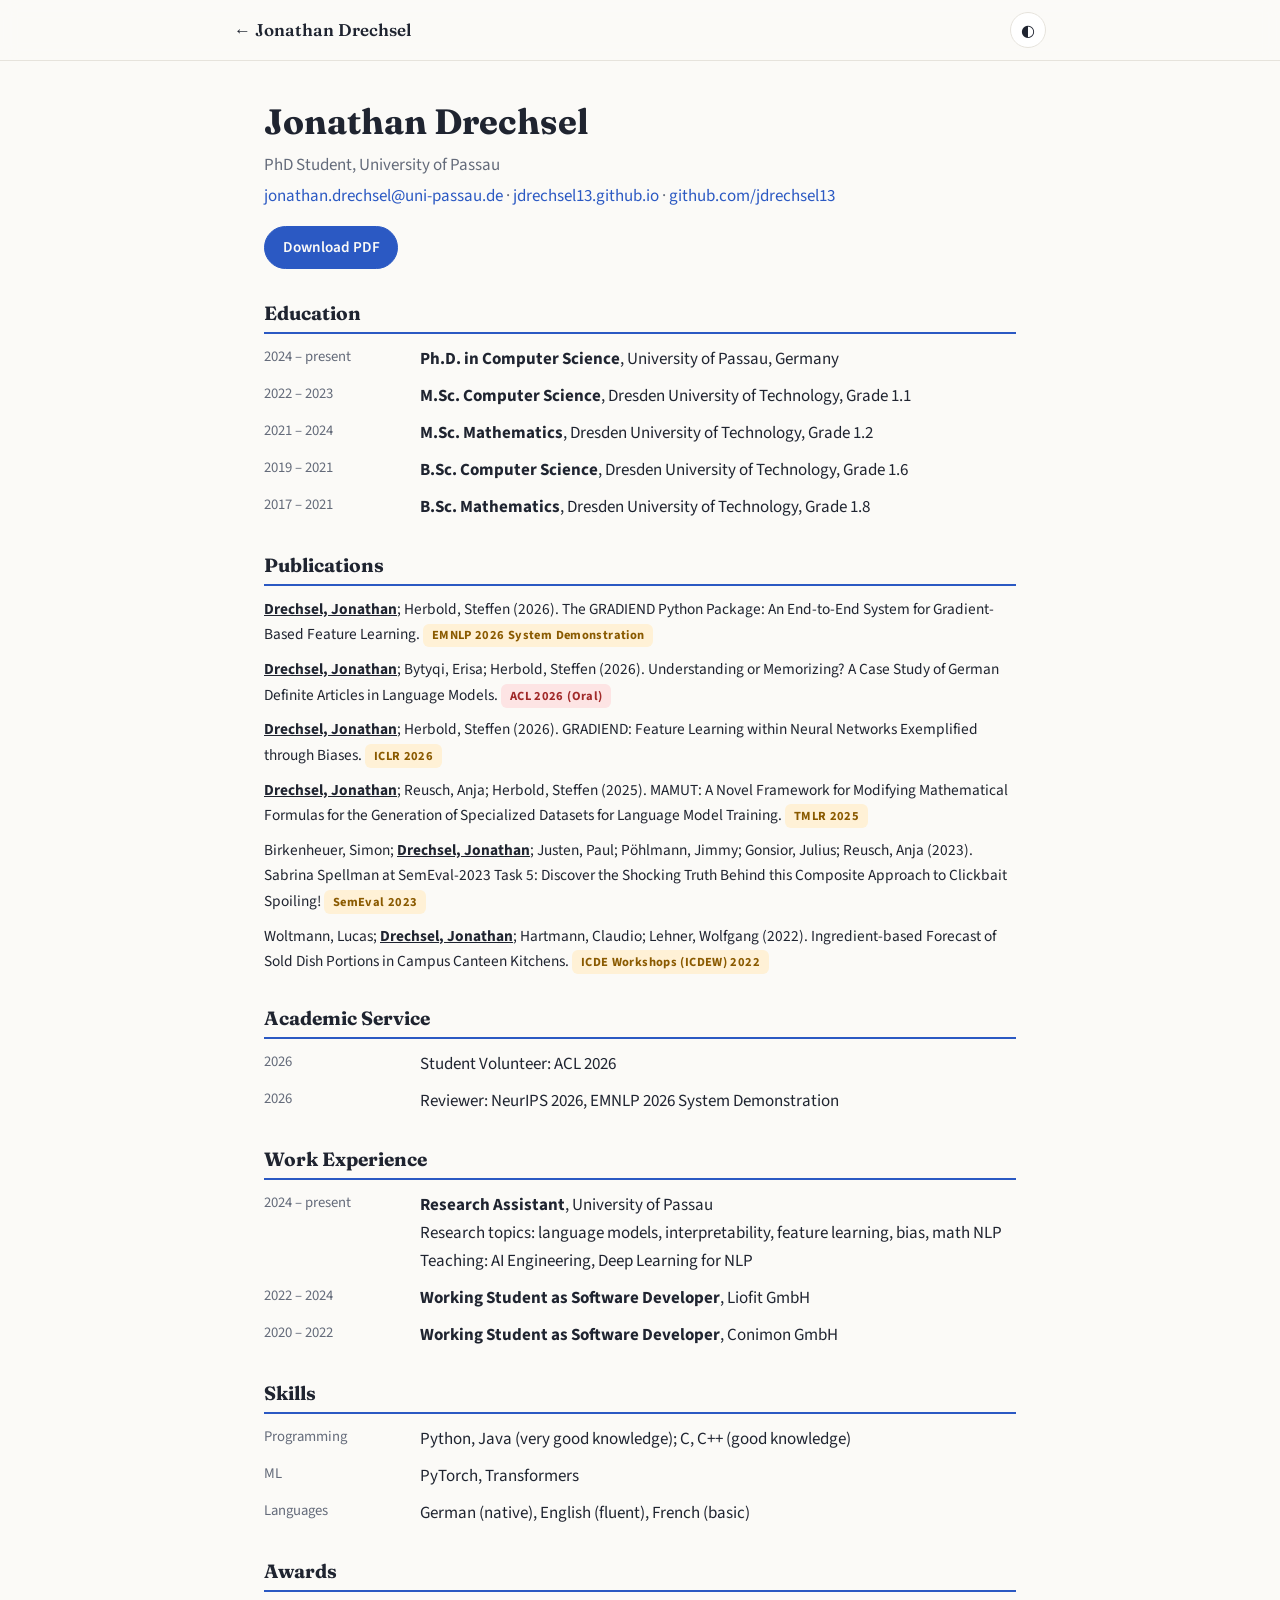
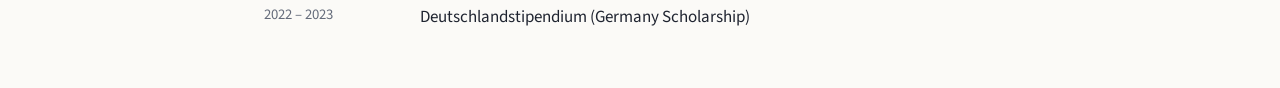
==== cv.html @ 14061d4b "Initial academic website" ====
<!DOCTYPE html>
<html lang="en" data-theme="light">
<head>
  <meta charset="UTF-8" />
  <meta name="viewport" content="width=device-width, initial-scale=1" />
  <title>CV – Jonathan Drechsel</title>
  <link href="https://fonts.googleapis.com/css2?family=Fraunces:opsz,wght@9..144,600;9..144,700&family=Source+Sans+3:wght@400;600&display=swap" rel="stylesheet" />
  <link rel="stylesheet" href="styles.css" />
  <script>try{var t=localStorage.getItem("theme");if(t)document.documentElement.setAttribute("data-theme",t)}catch(e){}</script>
</head>
<body>
  <header class="site-header">
    <div class="wrap">
      <a class="brand" href="index.html">← Jonathan Drechsel</a>
      <button type="button" class="theme-toggle" id="theme-toggle" aria-label="Toggle dark mode">◐</button>
    </div>
  </header>

  <main class="cv">
    <h1>Jonathan Drechsel</h1>
    <p class="tagline">PhD Student, University of Passau</p>
    <p class="tagline"><a href="mailto:jonathan.drechsel@uni-passau.de">jonathan.drechsel@uni-passau.de</a> · <a href="https://jdrechsel13.github.io">jdrechsel13.github.io</a> · <a href="https://github.com/jdrechsel13">github.com/jdrechsel13</a></p>
    <div class="cv-actions"><a class="btn btn--primary" href="cv.pdf">Download PDF</a></div>

    <h2>Education</h2>
    <div class="item"><span class="when">2024 – present</span><span><strong>Ph.D. in Computer Science</strong>, University of Passau, Germany</span></div>
    <div class="item"><span class="when">2022 – 2023</span><span><strong>M.Sc. Computer Science</strong>, Dresden University of Technology, Grade 1.1</span></div>
    <div class="item"><span class="when">2021 – 2024</span><span><strong>M.Sc. Mathematics</strong>, Dresden University of Technology, Grade 1.2</span></div>
    <div class="item"><span class="when">2019 – 2021</span><span><strong>B.Sc. Computer Science</strong>, Dresden University of Technology, Grade 1.6</span></div>
    <div class="item"><span class="when">2017 – 2021</span><span><strong>B.Sc. Mathematics</strong>, Dresden University of Technology, Grade 1.8</span></div>

    <h2>Publications</h2>
    <p class="publine"><strong>Drechsel, Jonathan</strong>; Herbold, Steffen (2026). The GRADIEND Python Package: An End-to-End System for Gradient-Based Feature Learning. <span class="venue">EMNLP 2026 System Demonstration</span></p>
    <p class="publine"><strong>Drechsel, Jonathan</strong>; Bytyqi, Erisa; Herbold, Steffen (2026). Understanding or Memorizing? A Case Study of German Definite Articles in Language Models. <span class="venue venue--oral">ACL 2026 (Oral)</span></p>
    <p class="publine"><strong>Drechsel, Jonathan</strong>; Herbold, Steffen (2026). GRADIEND: Feature Learning within Neural Networks Exemplified through Biases. <span class="venue">ICLR 2026</span></p>
    <p class="publine"><strong>Drechsel, Jonathan</strong>; Reusch, Anja; Herbold, Steffen (2025). MAMUT: A Novel Framework for Modifying Mathematical Formulas for the Generation of Specialized Datasets for Language Model Training. <span class="venue">TMLR 2025</span></p>
    <p class="publine">Birkenheuer, Simon; <strong>Drechsel, Jonathan</strong>; Justen, Paul; Pöhlmann, Jimmy; Gonsior, Julius; Reusch, Anja (2023). Sabrina Spellman at SemEval-2023 Task 5: Discover the Shocking Truth Behind this Composite Approach to Clickbait Spoiling! <span class="venue">SemEval 2023</span></p>
    <p class="publine">Woltmann, Lucas; <strong>Drechsel, Jonathan</strong>; Hartmann, Claudio; Lehner, Wolfgang (2022). Ingredient-based Forecast of Sold Dish Portions in Campus Canteen Kitchens. <span class="venue">ICDE Workshops (ICDEW) 2022</span></p>

    <h2>Academic Service</h2>
    <div class="item"><span class="when">2026</span><span>Student Volunteer: ACL 2026</span></div>
    <div class="item"><span class="when">2026</span><span>Reviewer: NeurIPS 2026, EMNLP 2026 System Demonstration</span></div>

    <h2>Work Experience</h2>
    <div class="item"><span class="when">2024 – present</span><span><strong>Research Assistant</strong>, University of Passau<br />Research topics: language models, interpretability, feature learning, bias, math NLP<br />Teaching: AI Engineering, Deep Learning for NLP</span></div>
    <div class="item"><span class="when">2022 – 2024</span><span><strong>Working Student as Software Developer</strong>, Liofit GmbH</span></div>
    <div class="item"><span class="when">2020 – 2022</span><span><strong>Working Student as Software Developer</strong>, Conimon GmbH</span></div>

    <h2>Skills</h2>
    <div class="item"><span class="when">Programming</span><span>Python, Java (very good knowledge); C, C++ (good knowledge)</span></div>
    <div class="item"><span class="when">ML</span><span>PyTorch, Transformers</span></div>
    <div class="item"><span class="when">Languages</span><span>German (native), English (fluent), French (basic)</span></div>

    <h2>Awards</h2>
    <div class="item"><span class="when">2022 – 2023</span><span>Deutschlandstipendium (Germany Scholarship)</span></div>
  </main>
  <script src="script.js"></script>
</body>
</html>
---- styles.css ----
:root {
  --bg: #fbfaf7; --surface: #ffffff; --text: #1f2430; --muted: #646b7a;
  --line: #e6e3dc; --accent: #2b59c3; --accent-soft: #e8eefc; --badge: #fff1d6; --badge-text: #8a5a00;
  --oral: #fde4e4; --oral-text: #a12a2a;
  --serif: "Fraunces", Georgia, serif; --sans: "Source Sans 3", system-ui, sans-serif;
}
[data-theme="dark"] {
  --bg: #12151c; --surface: #1a1e28; --text: #e8eaf0; --muted: #9aa2b3;
  --line: #2a3040; --accent: #8fb0ff; --accent-soft: #212a42; --badge: #3a2f14; --badge-text: #f3c969;
  --oral: #43202a; --oral-text: #ff9aa8;
}
* { box-sizing: border-box; }
html { scroll-behavior: smooth; }
body { margin: 0; background: var(--bg); color: var(--text); font: 17px/1.65 var(--sans); }
a { color: var(--accent); text-decoration: none; }
a:hover { text-decoration: underline; }
.wrap { max-width: 860px; margin: 0 auto; padding: 0 1.5rem; }

.site-header { position: sticky; top: 0; z-index: 10; background: color-mix(in srgb, var(--bg) 88%, transparent);
  backdrop-filter: blur(8px); border-bottom: 1px solid var(--line); }
.site-header .wrap { display: flex; align-items: center; gap: 1rem; height: 60px; }
.brand { font-family: var(--serif); font-weight: 600; color: var(--text); margin-right: auto; }
.nav { display: flex; gap: 1.1rem; flex-wrap: wrap; font-size: .95rem; }
.nav a { color: var(--muted); } .nav a:hover { color: var(--accent); text-decoration: none; }
.theme-toggle { border: 1px solid var(--line); background: var(--surface); color: var(--text);
  border-radius: 999px; width: 36px; height: 36px; cursor: pointer; font-size: 1rem; }

.hero { display: grid; grid-template-columns: 1fr 200px; gap: 2.5rem; align-items: center; padding: 4.5rem 0 2rem; }
.hero__hi { color: var(--accent); margin: 0; font-weight: 600; }
.hero h1 { font-family: var(--serif); font-size: clamp(2.4rem, 6vw, 3.6rem); line-height: 1.1; margin: .2rem 0 .8rem; }
.hero__lead { color: var(--muted); font-size: 1.15rem; margin: 0 0 1.4rem; }
.hero__photo { width: 200px; height: 200px; border-radius: 50%; object-fit: cover; border: 4px solid var(--surface);
  box-shadow: 0 8px 30px rgba(0,0,0,.15); background: var(--accent-soft); }
.btns { display: flex; gap: .7rem; flex-wrap: wrap; }
.btn { padding: .5rem 1.1rem; border-radius: 999px; border: 1px solid var(--accent); font-weight: 600; font-size: .95rem; }
.btn--primary { background: var(--accent); color: var(--bg); } .btn--primary:hover { text-decoration: none; opacity: .9; }
.btn--ghost { color: var(--accent); }

.section { padding: 2.5rem 0 .5rem; }
.section__label { text-transform: uppercase; letter-spacing: .12em; font-size: .75rem; color: var(--accent); font-weight: 600; }
.section h2 { font-family: var(--serif); font-size: 1.9rem; margin: .1rem 0 1.2rem; }

.news { list-style: none; padding: 0; margin: 0; }
.news li { display: grid; grid-template-columns: 90px 1fr; gap: 1rem; padding: .45rem 0; border-bottom: 1px dashed var(--line); }
.news time { color: var(--muted); font-size: .9rem; font-variant-numeric: tabular-nums; }

.pub, .proj, .card { background: var(--surface); border: 1px solid var(--line); border-radius: 12px; padding: 1rem 1.2rem; margin-bottom: 1rem; }
.venue { display: inline-block; background: var(--badge); color: var(--badge-text); font-weight: 700; font-size: .78rem;
  padding: .1rem .55rem; border-radius: 6px; letter-spacing: .03em; margin-right: .3rem; }
.venue--oral { background: var(--oral); color: var(--oral-text); }
.pub__title { font-family: var(--serif); font-size: 1.08rem; font-weight: 600; margin: .45rem 0 .2rem; line-height: 1.35; }
.pub__authors { color: var(--muted); margin: 0 0 .4rem; font-size: .96rem; }
.pub__authors strong { color: var(--text); text-decoration: underline; text-decoration-color: var(--accent); text-underline-offset: 3px; }
.links a { display: inline-block; font-size: .85rem; margin-right: .5rem; padding: .05rem .6rem; border-radius: 6px; background: var(--accent-soft); }
.links a:hover { text-decoration: none; filter: brightness(.95); }
.sub { font-family: var(--serif); font-size: 1.15rem; margin: 1.6rem 0 .8rem; }

.proj { display: flex; justify-content: space-between; gap: 1rem; align-items: baseline; }
.proj p { margin: .2rem 0 0; color: var(--muted); font-size: .95rem; }
.grid { display: grid; grid-template-columns: repeat(auto-fill, minmax(260px, 1fr)); gap: 1rem; }
.grid .card { margin: 0; } .card p { margin: .3rem 0 0; color: var(--muted); font-size: .92rem; }

.tl { list-style: none; padding: 0; margin: 0; }
.tl li { display: grid; grid-template-columns: 130px 1fr; gap: 1rem; padding: .55rem 0; border-bottom: 1px dashed var(--line); }
.tl .when { color: var(--muted); font-size: .92rem; }
.tl .what small { display: block; color: var(--muted); }

.chips { list-style: none; display: flex; flex-wrap: wrap; gap: .6rem; padding: 0; }
.chips a { display: block; border: 1px solid var(--line); background: var(--surface); padding: .4rem .9rem; border-radius: 999px; color: var(--text); }
.chips a:hover { border-color: var(--accent); text-decoration: none; }
.site-footer { text-align: center; color: var(--muted); font-size: .85rem; padding: 3rem 0 2rem; }

@media (max-width: 640px) {
  .hero { grid-template-columns: 1fr; padding-top: 2.5rem; } .hero__photo { order: -1; width: 140px; height: 140px; }
  .news li, .tl li { grid-template-columns: 1fr; gap: 0; } .nav { display: none; }
}

/* ---------- CV page / print ---------- */
.cv { max-width: 800px; margin: 0 auto; padding: 2rem 1.5rem 3rem; }
.cv h1 { font-family: var(--serif); margin: 0; font-size: 2.2rem; }
.cv .tagline { color: var(--muted); margin: 0 0 .2rem; }
.cv h2 { font-family: var(--serif); font-size: 1.2rem; border-bottom: 2px solid var(--accent); padding-bottom: .15rem; margin: 1.8rem 0 .7rem; }
.cv .item { display: grid; grid-template-columns: 140px 1fr; gap: 1rem; margin-bottom: .55rem; }
.cv .item .when { color: var(--muted); font-size: .92rem; }
.cv .publine { margin: 0 0 .6rem; font-size: .96rem; }
.cv .publine strong { text-decoration: underline; }
.cv-actions { display: flex; gap: .7rem; margin: 1rem 0; }

@media print {
  :root, [data-theme="dark"] { --bg: #fff; --surface: #fff; --text: #111; --muted: #555; --line: #ddd; --accent: #1f4aa8; --accent-soft: #fff; }
  @page { size: A4; margin: 14mm; }
  body { font-size: 10.5pt; line-height: 1.45; }
  .site-header, .cv-actions, .site-footer { display: none !important; }
  .cv { padding: 0; max-width: none; }
  .cv h2 { break-after: avoid; } .cv .item, .cv .publine { break-inside: avoid; }
  a { color: inherit; }
}
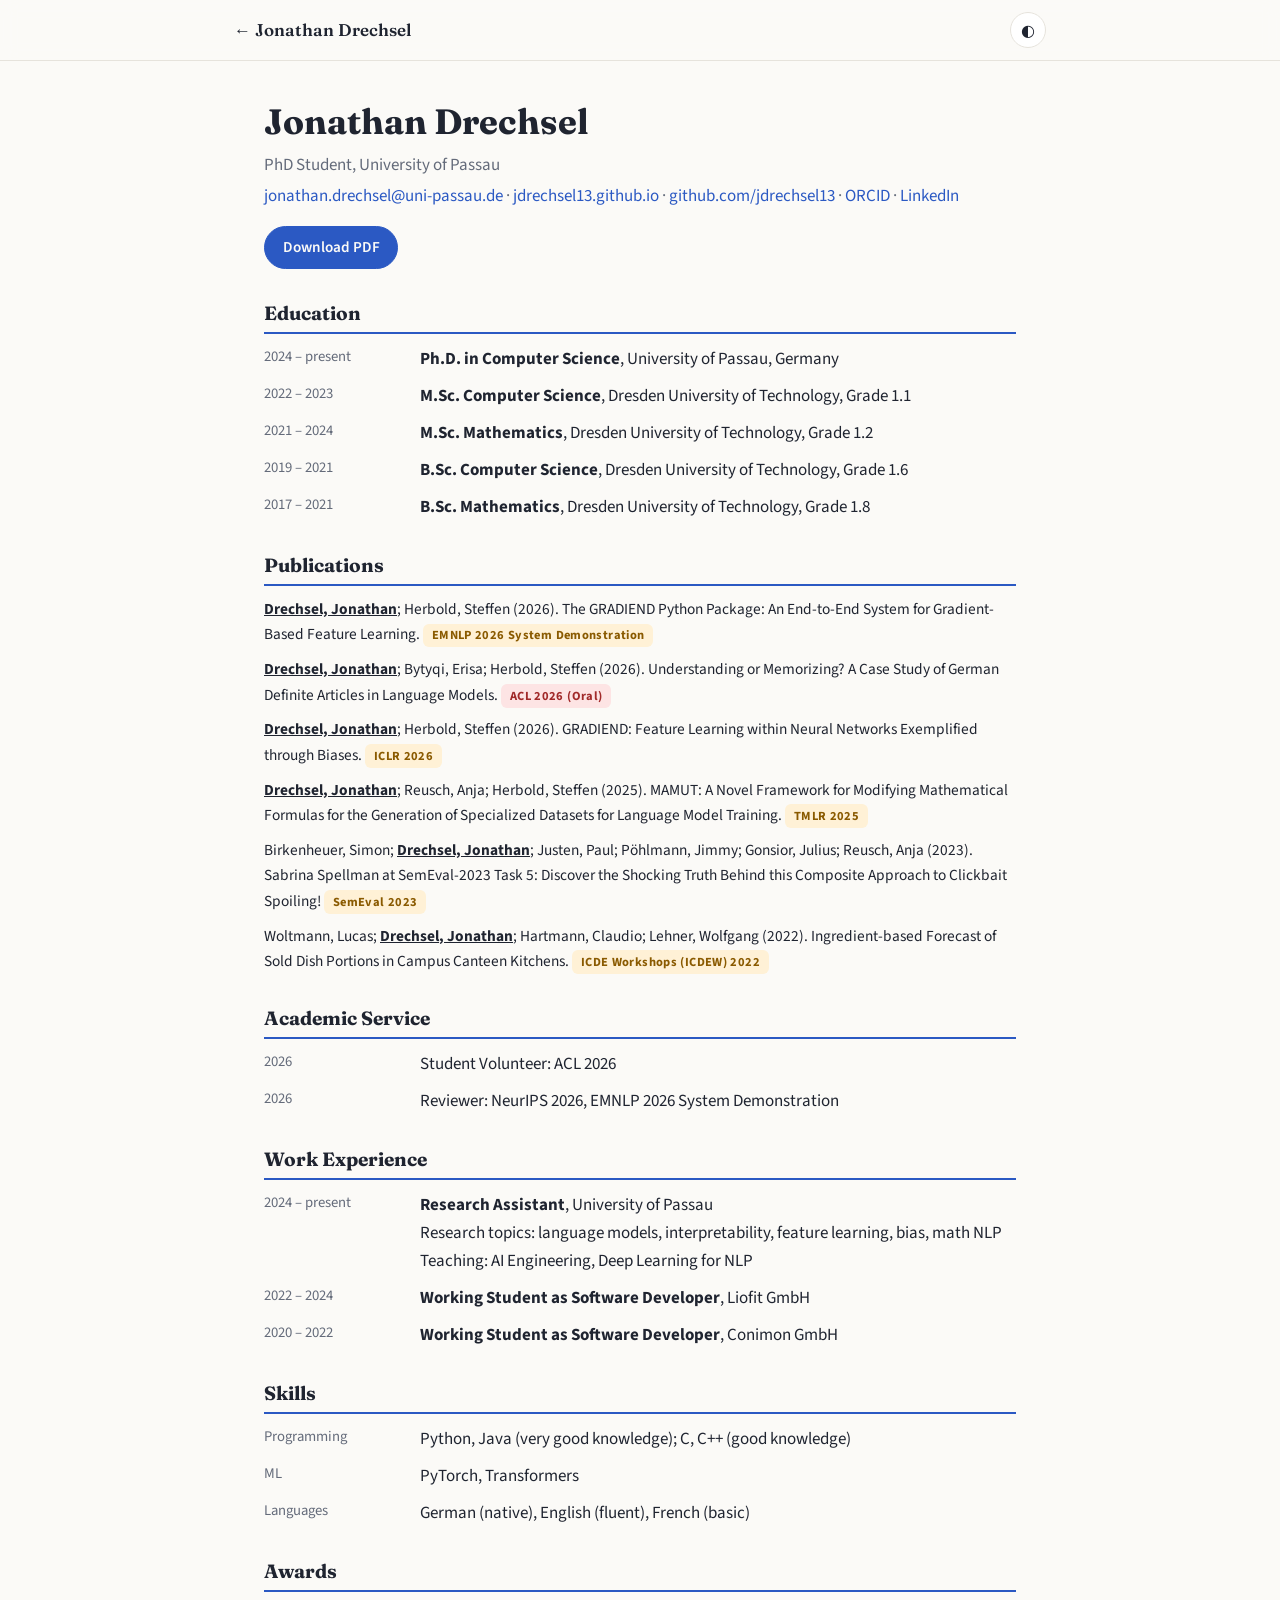
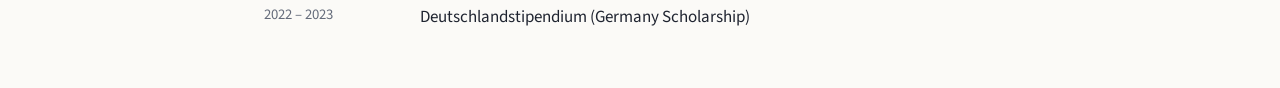
==== commit 02e6375f: "Add news, official links, posters, slides, photos" ====
--- a/cv.html
+++ b/cv.html
@@ -19,7 +19,7 @@
   <main class="cv">
     <h1>Jonathan Drechsel</h1>
     <p class="tagline">PhD Student, University of Passau</p>
-    <p class="tagline"><a href="mailto:jonathan.drechsel@uni-passau.de">jonathan.drechsel@uni-passau.de</a> · <a href="https://jdrechsel13.github.io">jdrechsel13.github.io</a> · <a href="https://github.com/jdrechsel13">github.com/jdrechsel13</a></p>
+    <p class="tagline"><a href="mailto:jonathan.drechsel@uni-passau.de">jonathan.drechsel@uni-passau.de</a> · <a href="https://jdrechsel13.github.io">jdrechsel13.github.io</a> · <a href="https://github.com/jdrechsel13">github.com/jdrechsel13</a> · <a href="https://orcid.org/0009-0007-3383-2777">ORCID</a> · <a href="https://www.linkedin.com/in/jonathan-drechsel-561b48285">LinkedIn</a></p>
     <div class="cv-actions"><a class="btn btn--primary" href="cv.pdf">Download PDF</a></div>
 
     <h2>Education</h2>
--- a/styles.css
+++ b/styles.css
@@ -95,3 +95,10 @@
   .cv h2 { break-after: avoid; } .cv .item, .cv .publine { break-inside: avoid; }
   a { color: inherit; }
 }
+
+/* ---------- Conference photo gallery ---------- */
+.gallery { display: grid; grid-template-columns: repeat(auto-fit, minmax(210px, 1fr)); gap: 1rem; margin-top: 1.5rem; }
+.gallery figure { margin: 0; }
+.gallery img { width: 100%; aspect-ratio: 4/5; object-fit: cover; object-position: top; border-radius: 12px; border: 1px solid var(--line); display: block; transition: transform .2s; }
+.gallery a:hover img { transform: translateY(-3px); }
+.gallery figcaption { text-align: center; color: var(--muted); font-size: .88rem; margin-top: .4rem; }
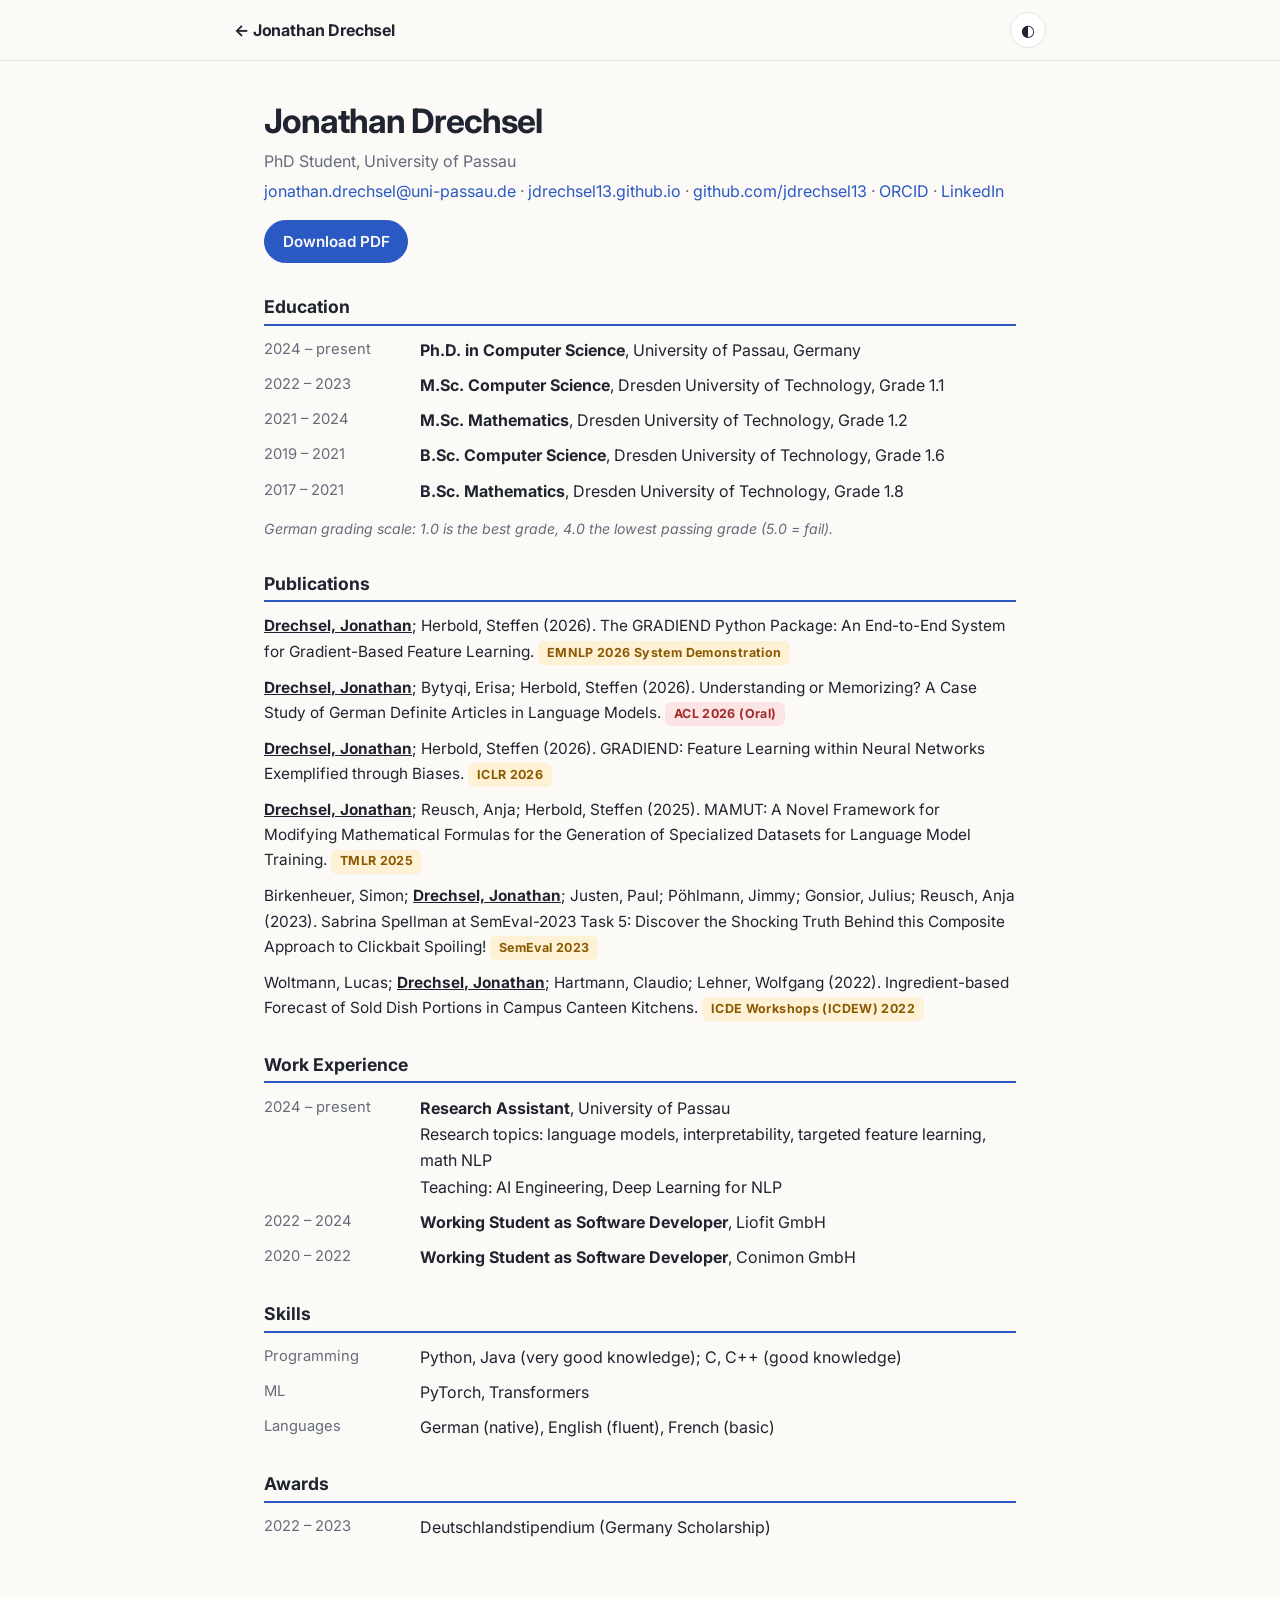
==== commit 026c9d81: "Redesign hero, richer artifacts, icons, paper-linked news, favicon" ====
--- a/cv.html
+++ b/cv.html
@@ -4,7 +4,8 @@
   <meta charset="UTF-8" />
   <meta name="viewport" content="width=device-width, initial-scale=1" />
   <title>CV – Jonathan Drechsel</title>
-  <link href="https://fonts.googleapis.com/css2?family=Fraunces:opsz,wght@9..144,600;9..144,700&family=Source+Sans+3:wght@400;600&display=swap" rel="stylesheet" />
+  <link rel="icon" type="image/svg+xml" href="favicon.svg" />
+  <link href="https://fonts.googleapis.com/css2?family=Inter:wght@400;500;600;700&display=swap" rel="stylesheet" />
   <link rel="stylesheet" href="styles.css" />
   <script>try{var t=localStorage.getItem("theme");if(t)document.documentElement.setAttribute("data-theme",t)}catch(e){}</script>
 </head>
@@ -28,6 +29,7 @@
     <div class="item"><span class="when">2021 – 2024</span><span><strong>M.Sc. Mathematics</strong>, Dresden University of Technology, Grade 1.2</span></div>
     <div class="item"><span class="when">2019 – 2021</span><span><strong>B.Sc. Computer Science</strong>, Dresden University of Technology, Grade 1.6</span></div>
     <div class="item"><span class="when">2017 – 2021</span><span><strong>B.Sc. Mathematics</strong>, Dresden University of Technology, Grade 1.8</span></div>
+    <p class="note">German grading scale: 1.0 is the best grade, 4.0 the lowest passing grade (5.0 = fail).</p>
 
     <h2>Publications</h2>
     <p class="publine"><strong>Drechsel, Jonathan</strong>; Herbold, Steffen (2026). The GRADIEND Python Package: An End-to-End System for Gradient-Based Feature Learning. <span class="venue">EMNLP 2026 System Demonstration</span></p>
@@ -37,12 +39,8 @@
     <p class="publine">Birkenheuer, Simon; <strong>Drechsel, Jonathan</strong>; Justen, Paul; Pöhlmann, Jimmy; Gonsior, Julius; Reusch, Anja (2023). Sabrina Spellman at SemEval-2023 Task 5: Discover the Shocking Truth Behind this Composite Approach to Clickbait Spoiling! <span class="venue">SemEval 2023</span></p>
     <p class="publine">Woltmann, Lucas; <strong>Drechsel, Jonathan</strong>; Hartmann, Claudio; Lehner, Wolfgang (2022). Ingredient-based Forecast of Sold Dish Portions in Campus Canteen Kitchens. <span class="venue">ICDE Workshops (ICDEW) 2022</span></p>
 
-    <h2>Academic Service</h2>
-    <div class="item"><span class="when">2026</span><span>Student Volunteer: ACL 2026</span></div>
-    <div class="item"><span class="when">2026</span><span>Reviewer: NeurIPS 2026, EMNLP 2026 System Demonstration</span></div>
-
     <h2>Work Experience</h2>
-    <div class="item"><span class="when">2024 – present</span><span><strong>Research Assistant</strong>, University of Passau<br />Research topics: language models, interpretability, feature learning, bias, math NLP<br />Teaching: AI Engineering, Deep Learning for NLP</span></div>
+    <div class="item"><span class="when">2024 – present</span><span><strong>Research Assistant</strong>, University of Passau<br />Research topics: language models, interpretability, targeted feature learning, math NLP<br />Teaching: AI Engineering, Deep Learning for NLP</span></div>
     <div class="item"><span class="when">2022 – 2024</span><span><strong>Working Student as Software Developer</strong>, Liofit GmbH</span></div>
     <div class="item"><span class="when">2020 – 2022</span><span><strong>Working Student as Software Developer</strong>, Conimon GmbH</span></div>
 
--- a/styles.css
+++ b/styles.css
@@ -2,7 +2,7 @@
   --bg: #fbfaf7; --surface: #ffffff; --text: #1f2430; --muted: #646b7a;
   --line: #e6e3dc; --accent: #2b59c3; --accent-soft: #e8eefc; --badge: #fff1d6; --badge-text: #8a5a00;
   --oral: #fde4e4; --oral-text: #a12a2a;
-  --serif: "Fraunces", Georgia, serif; --sans: "Source Sans 3", system-ui, sans-serif;
+  --serif: "Inter", system-ui, sans-serif; --sans: "Inter", system-ui, sans-serif;
 }
 [data-theme="dark"] {
   --bg: #12151c; --surface: #1a1e28; --text: #e8eaf0; --muted: #9aa2b3;
@@ -11,7 +11,7 @@
 }
 * { box-sizing: border-box; }
 html { scroll-behavior: smooth; }
-body { margin: 0; background: var(--bg); color: var(--text); font: 17px/1.65 var(--sans); }
+body { margin: 0; background: var(--bg); color: var(--text); font: 16px/1.65 var(--sans); -webkit-font-smoothing: antialiased; }
 a { color: var(--accent); text-decoration: none; }
 a:hover { text-decoration: underline; }
 .wrap { max-width: 860px; margin: 0 auto; padding: 0 1.5rem; }
@@ -19,7 +19,7 @@
 .site-header { position: sticky; top: 0; z-index: 10; background: color-mix(in srgb, var(--bg) 88%, transparent);
   backdrop-filter: blur(8px); border-bottom: 1px solid var(--line); }
 .site-header .wrap { display: flex; align-items: center; gap: 1rem; height: 60px; }
-.brand { font-family: var(--serif); font-weight: 600; color: var(--text); margin-right: auto; }
+.brand { font-weight: 700; letter-spacing: -.01em; color: var(--text); margin-right: auto; }
 .nav { display: flex; gap: 1.1rem; flex-wrap: wrap; font-size: .95rem; }
 .nav a { color: var(--muted); } .nav a:hover { color: var(--accent); text-decoration: none; }
 .theme-toggle { border: 1px solid var(--line); background: var(--surface); color: var(--text);
@@ -27,18 +27,18 @@
 
 .hero { display: grid; grid-template-columns: 1fr 200px; gap: 2.5rem; align-items: center; padding: 4.5rem 0 2rem; }
 .hero__hi { color: var(--accent); margin: 0; font-weight: 600; }
-.hero h1 { font-family: var(--serif); font-size: clamp(2.4rem, 6vw, 3.6rem); line-height: 1.1; margin: .2rem 0 .8rem; }
+.hero h1 { font-weight: 700; letter-spacing: -.03em; font-size: clamp(2.3rem, 5.5vw, 3.2rem); line-height: 1.1; margin: 0 0 .4rem; }`n.hero__role { margin: 0 0 .9rem; font-size: 1.15rem; font-weight: 500; color: var(--accent); }
 .hero__lead { color: var(--muted); font-size: 1.15rem; margin: 0 0 1.4rem; }
 .hero__photo { width: 200px; height: 200px; border-radius: 50%; object-fit: cover; border: 4px solid var(--surface);
   box-shadow: 0 8px 30px rgba(0,0,0,.15); background: var(--accent-soft); }
 .btns { display: flex; gap: .7rem; flex-wrap: wrap; }
-.btn { padding: .5rem 1.1rem; border-radius: 999px; border: 1px solid var(--accent); font-weight: 600; font-size: .95rem; }
+.btn { display: inline-flex; align-items: center; gap: .45rem; padding: .5rem 1.1rem; border-radius: 999px; border: 1px solid var(--accent); font-weight: 600; font-size: .95rem; }
 .btn--primary { background: var(--accent); color: var(--bg); } .btn--primary:hover { text-decoration: none; opacity: .9; }
 .btn--ghost { color: var(--accent); }
 
 .section { padding: 2.5rem 0 .5rem; }
 .section__label { text-transform: uppercase; letter-spacing: .12em; font-size: .75rem; color: var(--accent); font-weight: 600; }
-.section h2 { font-family: var(--serif); font-size: 1.9rem; margin: .1rem 0 1.2rem; }
+.section h2 { font-weight: 700; letter-spacing: -.02em; font-size: 1.7rem; margin: .1rem 0 1.2rem; }
 
 .news { list-style: none; padding: 0; margin: 0; }
 .news li { display: grid; grid-template-columns: 90px 1fr; gap: 1rem; padding: .45rem 0; border-bottom: 1px dashed var(--line); }
@@ -48,12 +48,12 @@
 .venue { display: inline-block; background: var(--badge); color: var(--badge-text); font-weight: 700; font-size: .78rem;
   padding: .1rem .55rem; border-radius: 6px; letter-spacing: .03em; margin-right: .3rem; }
 .venue--oral { background: var(--oral); color: var(--oral-text); }
-.pub__title { font-family: var(--serif); font-size: 1.08rem; font-weight: 600; margin: .45rem 0 .2rem; line-height: 1.35; }
+.pub__title { font-size: 1.05rem; font-weight: 600; letter-spacing: -.01em; margin: .45rem 0 .2rem; line-height: 1.35; }
 .pub__authors { color: var(--muted); margin: 0 0 .4rem; font-size: .96rem; }
 .pub__authors strong { color: var(--text); text-decoration: underline; text-decoration-color: var(--accent); text-underline-offset: 3px; }
-.links a { display: inline-block; font-size: .85rem; margin-right: .5rem; padding: .05rem .6rem; border-radius: 6px; background: var(--accent-soft); }
+.links a { display: inline-flex; align-items: center; gap: .3rem; margin-bottom: .3rem; font-size: .85rem; margin-right: .5rem; padding: .05rem .6rem; border-radius: 6px; background: var(--accent-soft); }
 .links a:hover { text-decoration: none; filter: brightness(.95); }
-.sub { font-family: var(--serif); font-size: 1.15rem; margin: 1.6rem 0 .8rem; }
+.sub { font-size: 1.1rem; font-weight: 600; margin: 1.6rem 0 .8rem; }
 
 .proj { display: flex; justify-content: space-between; gap: 1rem; align-items: baseline; }
 .proj p { margin: .2rem 0 0; color: var(--muted); font-size: .95rem; }
@@ -66,7 +66,7 @@
 .tl .what small { display: block; color: var(--muted); }
 
 .chips { list-style: none; display: flex; flex-wrap: wrap; gap: .6rem; padding: 0; }
-.chips a { display: block; border: 1px solid var(--line); background: var(--surface); padding: .4rem .9rem; border-radius: 999px; color: var(--text); }
+.chips a { display: inline-flex; align-items: center; gap: .5rem; border: 1px solid var(--line); background: var(--surface); padding: .4rem .9rem; border-radius: 999px; color: var(--text); }
 .chips a:hover { border-color: var(--accent); text-decoration: none; }
 .site-footer { text-align: center; color: var(--muted); font-size: .85rem; padding: 3rem 0 2rem; }
 
@@ -77,9 +77,9 @@
 
 /* ---------- CV page / print ---------- */
 .cv { max-width: 800px; margin: 0 auto; padding: 2rem 1.5rem 3rem; }
-.cv h1 { font-family: var(--serif); margin: 0; font-size: 2.2rem; }
+.cv h1 { margin: 0; font-size: 2.1rem; letter-spacing: -.03em; }
 .cv .tagline { color: var(--muted); margin: 0 0 .2rem; }
-.cv h2 { font-family: var(--serif); font-size: 1.2rem; border-bottom: 2px solid var(--accent); padding-bottom: .15rem; margin: 1.8rem 0 .7rem; }
+.cv h2 { font-size: 1.1rem; font-weight: 700; border-bottom: 2px solid var(--accent); padding-bottom: .15rem; margin: 1.8rem 0 .7rem; }
 .cv .item { display: grid; grid-template-columns: 140px 1fr; gap: 1rem; margin-bottom: .55rem; }
 .cv .item .when { color: var(--muted); font-size: .92rem; }
 .cv .publine { margin: 0 0 .6rem; font-size: .96rem; }
@@ -102,3 +102,16 @@
 .gallery img { width: 100%; aspect-ratio: 4/5; object-fit: cover; object-position: top; border-radius: 12px; border: 1px solid var(--line); display: block; transition: transform .2s; }
 .gallery a:hover img { transform: translateY(-3px); }
 .gallery figcaption { text-align: center; color: var(--muted); font-size: .88rem; margin-top: .4rem; }
+.gallery figure:nth-child(2) img { object-position: 15% 70%; }
+
+/* ---------- Icons, cards, notes ---------- */
+.icon { width: 1.05em; height: 1.05em; flex: none; vertical-align: -.15em; }
+.icon--lg { width: 1.5rem; height: 1.5rem; color: var(--accent); }
+.card__head { display: flex; align-items: center; gap: .6rem; flex-wrap: wrap; }
+.card__head strong { font-size: 1.02rem; }
+.tag { margin-left: auto; font-size: .72rem; font-weight: 600; text-transform: uppercase; letter-spacing: .05em; color: var(--muted); border: 1px solid var(--line); border-radius: 6px; padding: 0 .4rem; }
+.card .stat { color: var(--accent); font-weight: 600; font-size: .85rem; }
+.card .links { margin-top: .7rem; }
+.note { color: var(--muted); font-size: .88rem; font-style: italic; margin-top: .8rem; }
+.more { display: inline-flex; align-items: center; gap: .4rem; }
+.grid { grid-template-columns: repeat(auto-fill, minmax(300px, 1fr)); }
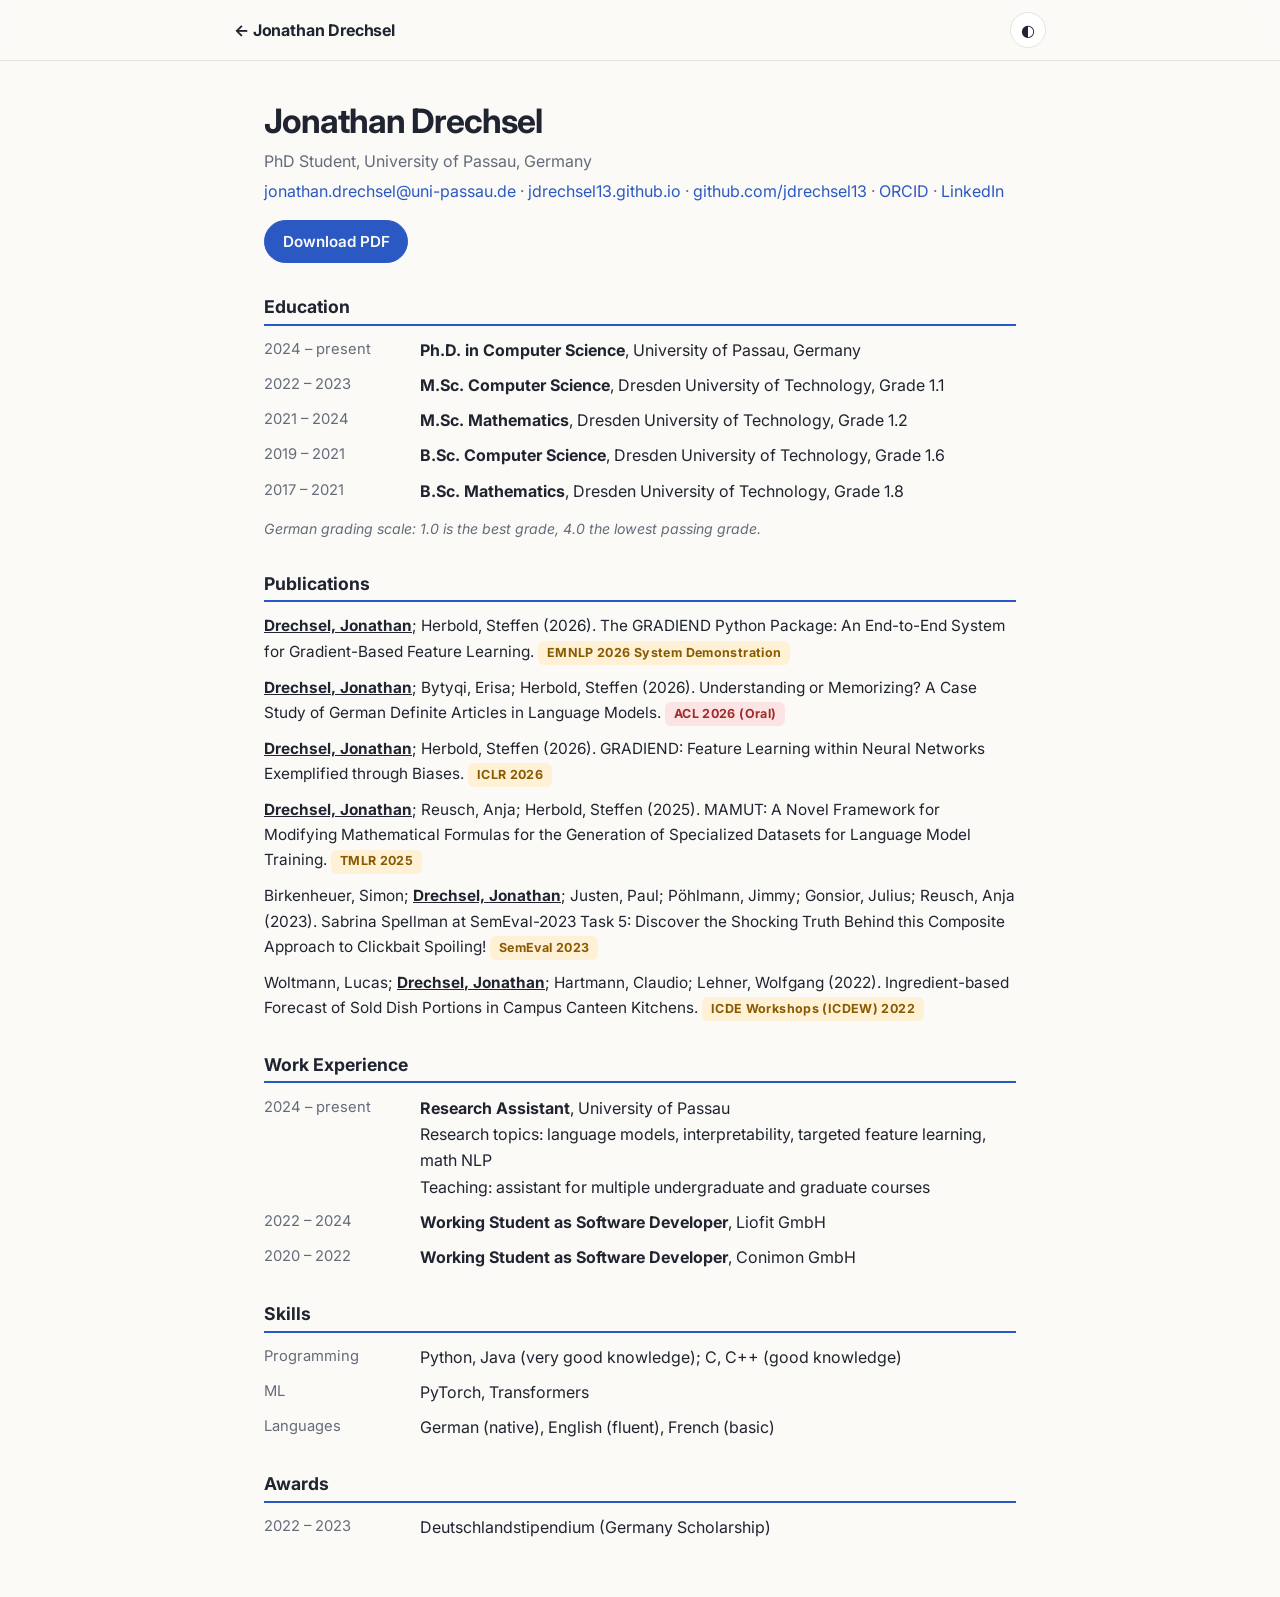
==== commit 92ab8cd1: "Refine About Me, hero, education, links ordering, and direct slide PPTX links" ====
--- a/cv.html
+++ b/cv.html
@@ -19,7 +19,7 @@
 
   <main class="cv">
     <h1>Jonathan Drechsel</h1>
-    <p class="tagline">PhD Student, University of Passau</p>
+    <p class="tagline">PhD Student, University of Passau, Germany</p>
     <p class="tagline"><a href="mailto:jonathan.drechsel@uni-passau.de">jonathan.drechsel@uni-passau.de</a> · <a href="https://jdrechsel13.github.io">jdrechsel13.github.io</a> · <a href="https://github.com/jdrechsel13">github.com/jdrechsel13</a> · <a href="https://orcid.org/0009-0007-3383-2777">ORCID</a> · <a href="https://www.linkedin.com/in/jonathan-drechsel-561b48285">LinkedIn</a></p>
     <div class="cv-actions"><a class="btn btn--primary" href="cv.pdf">Download PDF</a></div>
 
@@ -29,7 +29,7 @@
     <div class="item"><span class="when">2021 – 2024</span><span><strong>M.Sc. Mathematics</strong>, Dresden University of Technology, Grade 1.2</span></div>
     <div class="item"><span class="when">2019 – 2021</span><span><strong>B.Sc. Computer Science</strong>, Dresden University of Technology, Grade 1.6</span></div>
     <div class="item"><span class="when">2017 – 2021</span><span><strong>B.Sc. Mathematics</strong>, Dresden University of Technology, Grade 1.8</span></div>
-    <p class="note">German grading scale: 1.0 is the best grade, 4.0 the lowest passing grade (5.0 = fail).</p>
+    <p class="note">German grading scale: 1.0 is the best grade, 4.0 the lowest passing grade.</p>
 
     <h2>Publications</h2>
     <p class="publine"><strong>Drechsel, Jonathan</strong>; Herbold, Steffen (2026). The GRADIEND Python Package: An End-to-End System for Gradient-Based Feature Learning. <span class="venue">EMNLP 2026 System Demonstration</span></p>
@@ -40,7 +40,7 @@
     <p class="publine">Woltmann, Lucas; <strong>Drechsel, Jonathan</strong>; Hartmann, Claudio; Lehner, Wolfgang (2022). Ingredient-based Forecast of Sold Dish Portions in Campus Canteen Kitchens. <span class="venue">ICDE Workshops (ICDEW) 2022</span></p>
 
     <h2>Work Experience</h2>
-    <div class="item"><span class="when">2024 – present</span><span><strong>Research Assistant</strong>, University of Passau<br />Research topics: language models, interpretability, targeted feature learning, math NLP<br />Teaching: AI Engineering, Deep Learning for NLP</span></div>
+    <div class="item"><span class="when">2024 – present</span><span><strong>Research Assistant</strong>, University of Passau<br />Research topics: language models, interpretability, targeted feature learning, math NLP<br />Teaching: assistant for multiple undergraduate and graduate courses</span></div>
     <div class="item"><span class="when">2022 – 2024</span><span><strong>Working Student as Software Developer</strong>, Liofit GmbH</span></div>
     <div class="item"><span class="when">2020 – 2022</span><span><strong>Working Student as Software Developer</strong>, Conimon GmbH</span></div>
 
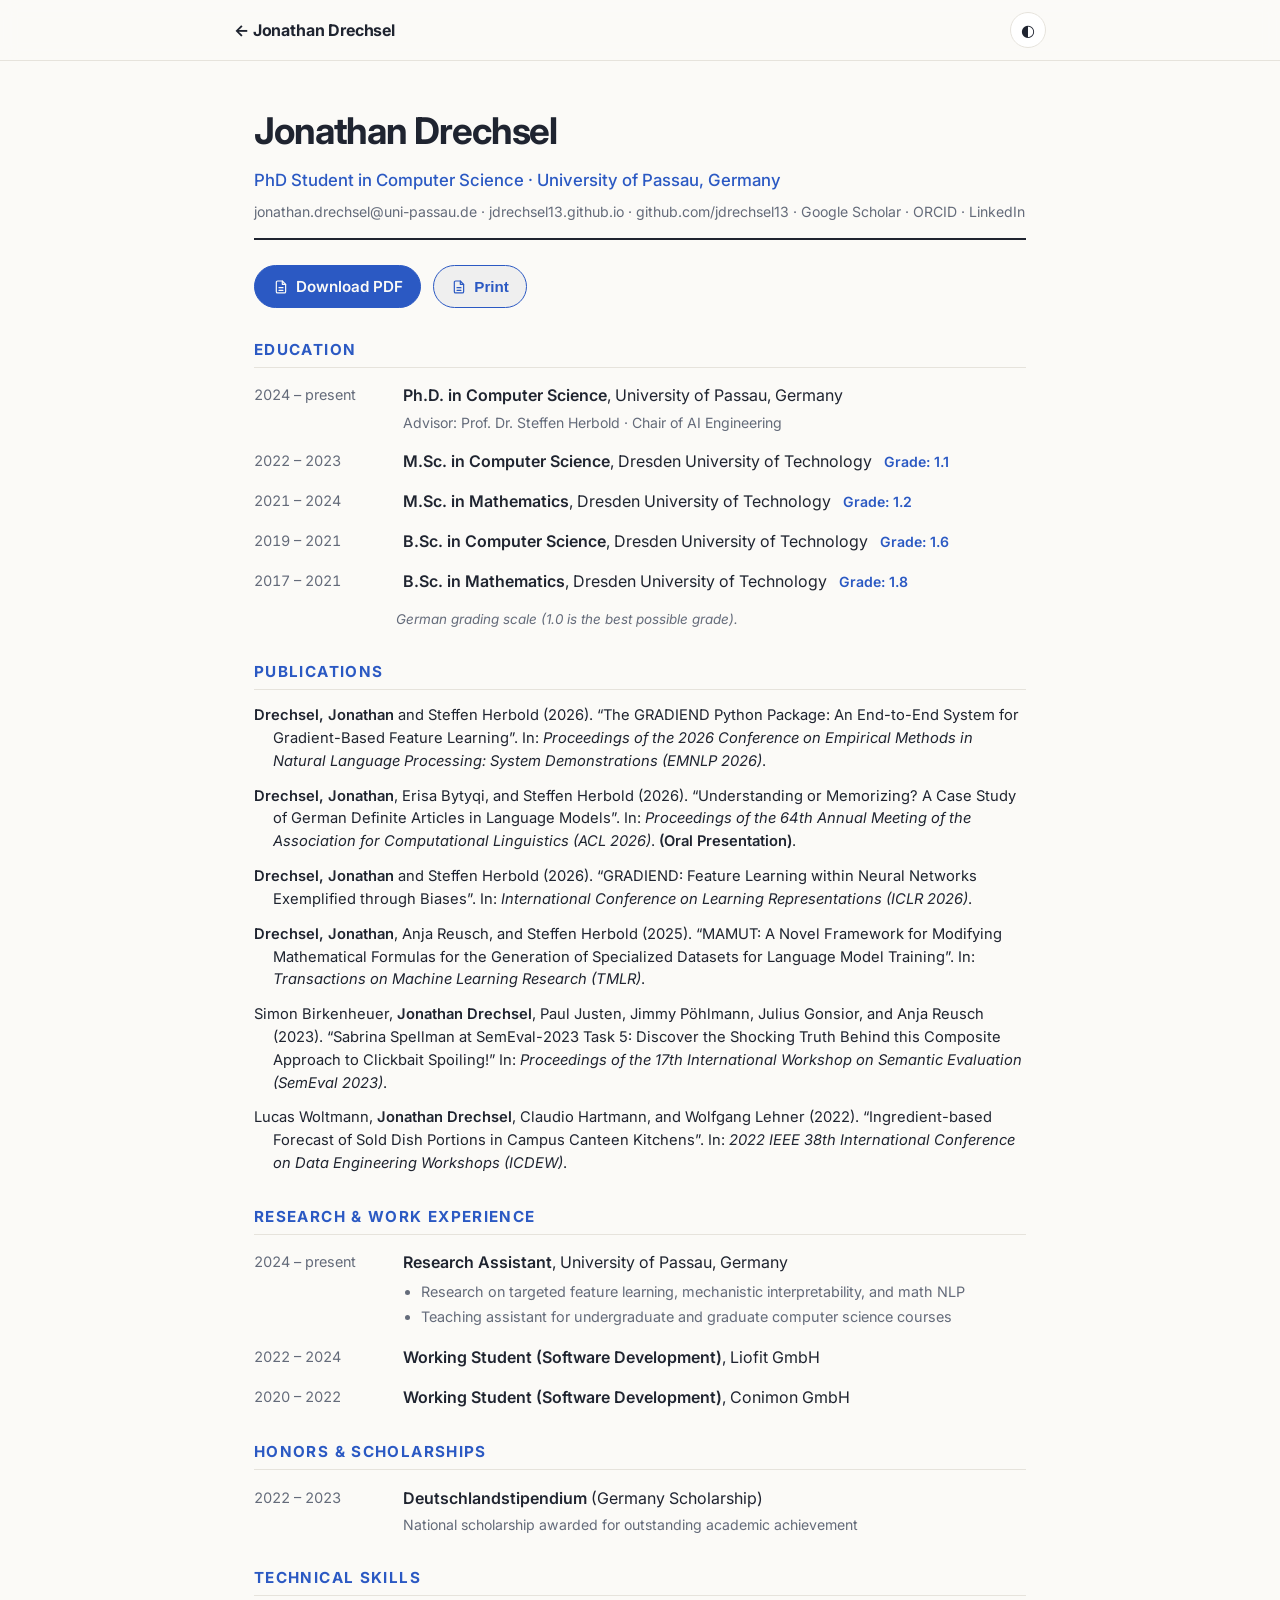
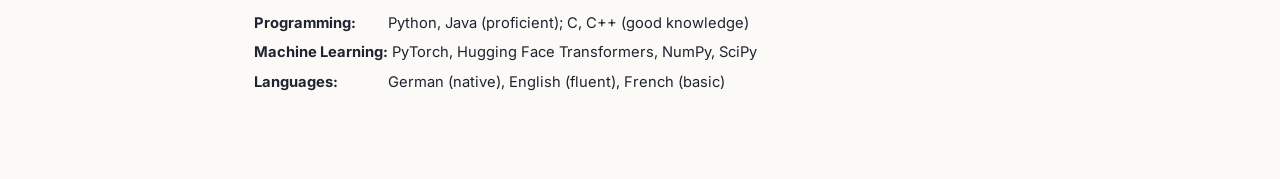
==== commit e9a86052: "Academic LaTeX-grade CV redesign, merged JD monogram favicon, simplified grade note, and remote setu" ====
--- a/cv.html
+++ b/cv.html
@@ -3,13 +3,15 @@
 <head>
   <meta charset="UTF-8" />
   <meta name="viewport" content="width=device-width, initial-scale=1" />
-  <title>CV – Jonathan Drechsel</title>
+  <title>Curriculum Vitae – Jonathan Drechsel</title>
   <link rel="icon" type="image/svg+xml" href="favicon.svg" />
+  <link rel="preconnect" href="https://fonts.googleapis.com" />
+  <link rel="preconnect" href="https://fonts.gstatic.com" crossorigin />
   <link href="https://fonts.googleapis.com/css2?family=Inter:wght@400;500;600;700&display=swap" rel="stylesheet" />
   <link rel="stylesheet" href="styles.css" />
   <script>try{var t=localStorage.getItem("theme");if(t)document.documentElement.setAttribute("data-theme",t)}catch(e){}</script>
 </head>
-<body>
+<body class="cv-body">
   <header class="site-header">
     <div class="wrap">
       <a class="brand" href="index.html">← Jonathan Drechsel</a>
@@ -18,40 +20,136 @@
   </header>
 
   <main class="cv">
-    <h1>Jonathan Drechsel</h1>
-    <p class="tagline">PhD Student, University of Passau, Germany</p>
-    <p class="tagline"><a href="mailto:jonathan.drechsel@uni-passau.de">jonathan.drechsel@uni-passau.de</a> · <a href="https://jdrechsel13.github.io">jdrechsel13.github.io</a> · <a href="https://github.com/jdrechsel13">github.com/jdrechsel13</a> · <a href="https://orcid.org/0009-0007-3383-2777">ORCID</a> · <a href="https://www.linkedin.com/in/jonathan-drechsel-561b48285">LinkedIn</a></p>
-    <div class="cv-actions"><a class="btn btn--primary" href="cv.pdf">Download PDF</a></div>
+    <div class="cv-header">
+      <h1>Jonathan Drechsel</h1>
+      <p class="cv-role">PhD Student in Computer Science · University of Passau, Germany</p>
+      <p class="cv-contact">
+        <a href="mailto:jonathan.drechsel@uni-passau.de">jonathan.drechsel@uni-passau.de</a> · 
+        <a href="https://jdrechsel13.github.io">jdrechsel13.github.io</a> · 
+        <a href="https://github.com/jdrechsel13">github.com/jdrechsel13</a> · 
+        <a href="https://scholar.google.com/citations?user=QU3A0L8AAAAJ">Google Scholar</a> · 
+        <a href="https://orcid.org/0009-0007-3383-2777">ORCID</a> · 
+        <a href="https://www.linkedin.com/in/jonathan-drechsel-561b48285">LinkedIn</a>
+      </p>
+    </div>
 
-    <h2>Education</h2>
-    <div class="item"><span class="when">2024 – present</span><span><strong>Ph.D. in Computer Science</strong>, University of Passau, Germany</span></div>
-    <div class="item"><span class="when">2022 – 2023</span><span><strong>M.Sc. Computer Science</strong>, Dresden University of Technology, Grade 1.1</span></div>
-    <div class="item"><span class="when">2021 – 2024</span><span><strong>M.Sc. Mathematics</strong>, Dresden University of Technology, Grade 1.2</span></div>
-    <div class="item"><span class="when">2019 – 2021</span><span><strong>B.Sc. Computer Science</strong>, Dresden University of Technology, Grade 1.6</span></div>
-    <div class="item"><span class="when">2017 – 2021</span><span><strong>B.Sc. Mathematics</strong>, Dresden University of Technology, Grade 1.8</span></div>
-    <p class="note">German grading scale: 1.0 is the best grade, 4.0 the lowest passing grade.</p>
+    <div class="cv-actions">
+      <a class="btn btn--primary" href="cv.pdf" download><svg class="icon"><use href="#i-file"/></svg>Download PDF</a>
+      <button type="button" class="btn btn--ghost" onclick="window.print()"><svg class="icon"><use href="#i-file"/></svg>Print</button>
+    </div>
 
-    <h2>Publications</h2>
-    <p class="publine"><strong>Drechsel, Jonathan</strong>; Herbold, Steffen (2026). The GRADIEND Python Package: An End-to-End System for Gradient-Based Feature Learning. <span class="venue">EMNLP 2026 System Demonstration</span></p>
-    <p class="publine"><strong>Drechsel, Jonathan</strong>; Bytyqi, Erisa; Herbold, Steffen (2026). Understanding or Memorizing? A Case Study of German Definite Articles in Language Models. <span class="venue venue--oral">ACL 2026 (Oral)</span></p>
-    <p class="publine"><strong>Drechsel, Jonathan</strong>; Herbold, Steffen (2026). GRADIEND: Feature Learning within Neural Networks Exemplified through Biases. <span class="venue">ICLR 2026</span></p>
-    <p class="publine"><strong>Drechsel, Jonathan</strong>; Reusch, Anja; Herbold, Steffen (2025). MAMUT: A Novel Framework for Modifying Mathematical Formulas for the Generation of Specialized Datasets for Language Model Training. <span class="venue">TMLR 2025</span></p>
-    <p class="publine">Birkenheuer, Simon; <strong>Drechsel, Jonathan</strong>; Justen, Paul; Pöhlmann, Jimmy; Gonsior, Julius; Reusch, Anja (2023). Sabrina Spellman at SemEval-2023 Task 5: Discover the Shocking Truth Behind this Composite Approach to Clickbait Spoiling! <span class="venue">SemEval 2023</span></p>
-    <p class="publine">Woltmann, Lucas; <strong>Drechsel, Jonathan</strong>; Hartmann, Claudio; Lehner, Wolfgang (2022). Ingredient-based Forecast of Sold Dish Portions in Campus Canteen Kitchens. <span class="venue">ICDE Workshops (ICDEW) 2022</span></p>
+    <section class="cv-sec">
+      <h2>Education</h2>
+      <div class="cv-row">
+        <span class="cv-date">2024 – present</span>
+        <div class="cv-content">
+          <strong>Ph.D. in Computer Science</strong>, University of Passau, Germany
+          <div class="cv-sub">Advisor: Prof. Dr. Steffen Herbold · Chair of AI Engineering</div>
+        </div>
+      </div>
+      <div class="cv-row">
+        <span class="cv-date">2022 – 2023</span>
+        <div class="cv-content">
+          <strong>M.Sc. in Computer Science</strong>, Dresden University of Technology
+          <span class="cv-grade">Grade: 1.1</span>
+        </div>
+      </div>
+      <div class="cv-row">
+        <span class="cv-date">2021 – 2024</span>
+        <div class="cv-content">
+          <strong>M.Sc. in Mathematics</strong>, Dresden University of Technology
+          <span class="cv-grade">Grade: 1.2</span>
+        </div>
+      </div>
+      <div class="cv-row">
+        <span class="cv-date">2019 – 2021</span>
+        <div class="cv-content">
+          <strong>B.Sc. in Computer Science</strong>, Dresden University of Technology
+          <span class="cv-grade">Grade: 1.6</span>
+        </div>
+      </div>
+      <div class="cv-row">
+        <span class="cv-date">2017 – 2021</span>
+        <div class="cv-content">
+          <strong>B.Sc. in Mathematics</strong>, Dresden University of Technology
+          <span class="cv-grade">Grade: 1.8</span>
+        </div>
+      </div>
+      <p class="cv-note">German grading scale (1.0 is the best possible grade).</p>
+    </section>
 
-    <h2>Work Experience</h2>
-    <div class="item"><span class="when">2024 – present</span><span><strong>Research Assistant</strong>, University of Passau<br />Research topics: language models, interpretability, targeted feature learning, math NLP<br />Teaching: assistant for multiple undergraduate and graduate courses</span></div>
-    <div class="item"><span class="when">2022 – 2024</span><span><strong>Working Student as Software Developer</strong>, Liofit GmbH</span></div>
-    <div class="item"><span class="when">2020 – 2022</span><span><strong>Working Student as Software Developer</strong>, Conimon GmbH</span></div>
+    <section class="cv-sec">
+      <h2>Publications</h2>
+      <div class="cv-pub">
+        <strong>Drechsel, Jonathan</strong> and Steffen Herbold (2026). &ldquo;The GRADIEND Python Package: An End-to-End System for Gradient-Based Feature Learning&rdquo;. In: <em>Proceedings of the 2026 Conference on Empirical Methods in Natural Language Processing: System Demonstrations (EMNLP 2026)</em>.
+      </div>
+      <div class="cv-pub">
+        <strong>Drechsel, Jonathan</strong>, Erisa Bytyqi, and Steffen Herbold (2026). &ldquo;Understanding or Memorizing? A Case Study of German Definite Articles in Language Models&rdquo;. In: <em>Proceedings of the 64th Annual Meeting of the Association for Computational Linguistics (ACL 2026)</em>. <strong>(Oral Presentation)</strong>.
+      </div>
+      <div class="cv-pub">
+        <strong>Drechsel, Jonathan</strong> and Steffen Herbold (2026). &ldquo;GRADIEND: Feature Learning within Neural Networks Exemplified through Biases&rdquo;. In: <em>International Conference on Learning Representations (ICLR 2026)</em>.
+      </div>
+      <div class="cv-pub">
+        <strong>Drechsel, Jonathan</strong>, Anja Reusch, and Steffen Herbold (2025). &ldquo;MAMUT: A Novel Framework for Modifying Mathematical Formulas for the Generation of Specialized Datasets for Language Model Training&rdquo;. In: <em>Transactions on Machine Learning Research (TMLR)</em>.
+      </div>
+      <div class="cv-pub">
+        Simon Birkenheuer, <strong>Jonathan Drechsel</strong>, Paul Justen, Jimmy Pöhlmann, Julius Gonsior, and Anja Reusch (2023). &ldquo;Sabrina Spellman at SemEval-2023 Task 5: Discover the Shocking Truth Behind this Composite Approach to Clickbait Spoiling!&rdquo; In: <em>Proceedings of the 17th International Workshop on Semantic Evaluation (SemEval 2023)</em>.
+      </div>
+      <div class="cv-pub">
+        Lucas Woltmann, <strong>Jonathan Drechsel</strong>, Claudio Hartmann, and Wolfgang Lehner (2022). &ldquo;Ingredient-based Forecast of Sold Dish Portions in Campus Canteen Kitchens&rdquo;. In: <em>2022 IEEE 38th International Conference on Data Engineering Workshops (ICDEW)</em>.
+      </div>
+    </section>
 
-    <h2>Skills</h2>
-    <div class="item"><span class="when">Programming</span><span>Python, Java (very good knowledge); C, C++ (good knowledge)</span></div>
-    <div class="item"><span class="when">ML</span><span>PyTorch, Transformers</span></div>
-    <div class="item"><span class="when">Languages</span><span>German (native), English (fluent), French (basic)</span></div>
+    <section class="cv-sec">
+      <h2>Research &amp; Work Experience</h2>
+      <div class="cv-row">
+        <span class="cv-date">2024 – present</span>
+        <div class="cv-content">
+          <strong>Research Assistant</strong>, University of Passau, Germany
+          <ul class="cv-bullets">
+            <li>Research on targeted feature learning, mechanistic interpretability, and math NLP</li>
+            <li>Teaching assistant for undergraduate and graduate computer science courses</li>
+          </ul>
+        </div>
+      </div>
+      <div class="cv-row">
+        <span class="cv-date">2022 – 2024</span>
+        <div class="cv-content">
+          <strong>Working Student (Software Development)</strong>, Liofit GmbH
+        </div>
+      </div>
+      <div class="cv-row">
+        <span class="cv-date">2020 – 2022</span>
+        <div class="cv-content">
+          <strong>Working Student (Software Development)</strong>, Conimon GmbH
+        </div>
+      </div>
+    </section>
 
-    <h2>Awards</h2>
-    <div class="item"><span class="when">2022 – 2023</span><span>Deutschlandstipendium (Germany Scholarship)</span></div>
+    <section class="cv-sec">
+      <h2>Honors &amp; Scholarships</h2>
+      <div class="cv-row">
+        <span class="cv-date">2022 – 2023</span>
+        <div class="cv-content">
+          <strong>Deutschlandstipendium</strong> (Germany Scholarship)
+          <div class="cv-sub">National scholarship awarded for outstanding academic achievement</div>
+        </div>
+      </div>
+    </section>
+
+    <section class="cv-sec">
+      <h2>Technical Skills</h2>
+      <div class="cv-skills">
+        <div class="cv-skill-line"><strong>Programming:</strong> Python, Java (proficient); C, C++ (good knowledge)</div>
+        <div class="cv-skill-line"><strong>Machine Learning:</strong> PyTorch, Hugging Face Transformers, NumPy, SciPy</div>
+        <div class="cv-skill-line"><strong>Languages:</strong> German (native), English (fluent), French (basic)</div>
+      </div>
+    </section>
   </main>
+
+  <svg width="0" height="0" style="position:absolute" aria-hidden="true">
+    <symbol id="i-file" viewBox="0 0 24 24"><g fill="none" stroke="currentColor" stroke-width="1.8" stroke-linecap="round" stroke-linejoin="round"><path d="M14 3H7a2 2 0 0 0-2 2v14a2 2 0 0 0 2 2h10a2 2 0 0 0 2-2V8z"/><path d="M14 3v5h5M9 13h6M9 17h6"/></g></symbol>
+  </svg>
   <script src="script.js"></script>
 </body>
 </html>
--- a/styles.css
+++ b/styles.css
@@ -75,25 +75,65 @@
   .news li, .tl li { grid-template-columns: 1fr; gap: 0; } .nav { display: none; }
 }
 
-/* ---------- CV page / print ---------- */
-.cv { max-width: 800px; margin: 0 auto; padding: 2rem 1.5rem 3rem; }
-.cv h1 { margin: 0; font-size: 2.1rem; letter-spacing: -.03em; }
-.cv .tagline { color: var(--muted); margin: 0 0 .2rem; }
-.cv h2 { font-size: 1.1rem; font-weight: 700; border-bottom: 2px solid var(--accent); padding-bottom: .15rem; margin: 1.8rem 0 .7rem; }
-.cv .item { display: grid; grid-template-columns: 140px 1fr; gap: 1rem; margin-bottom: .55rem; }
-.cv .item .when { color: var(--muted); font-size: .92rem; }
-.cv .publine { margin: 0 0 .6rem; font-size: .96rem; }
-.cv .publine strong { text-decoration: underline; }
-.cv-actions { display: flex; gap: .7rem; margin: 1rem 0; }
+/* ---------- CV page / LaTeX-inspired Typography ---------- */
+.cv { max-width: 820px; margin: 0 auto; padding: 2.5rem 1.5rem 3.5rem; }
+.cv-header { margin-bottom: 1.6rem; border-bottom: 2px solid var(--text); padding-bottom: 1rem; }
+.cv-header h1 { margin: 0 0 .3rem; font-size: 2.3rem; font-weight: 700; letter-spacing: -.03em; }
+.cv-role { font-size: 1.05rem; font-weight: 500; color: var(--accent); margin: 0 0 .4rem; }
+.cv-contact { font-size: .88rem; color: var(--muted); margin: 0; line-height: 1.5; }
+.cv-contact a { color: inherit; } .cv-contact a:hover { color: var(--accent); }
+.cv-actions { display: flex; gap: .7rem; margin-bottom: 1.8rem; }
+
+.cv-sec { margin-bottom: 1.8rem; }
+.cv-sec h2 { 
+  font-size: .95rem; font-weight: 700; text-transform: uppercase; letter-spacing: .09em; 
+  color: var(--accent); border-bottom: 1px solid var(--line); padding-bottom: .3rem; margin: 0 0 .9rem; 
+}
+
+.cv-row { display: grid; grid-template-columns: 130px 1fr; gap: 1.2rem; margin-bottom: .85rem; }
+.cv-date { font-size: .9rem; color: var(--muted); font-variant-numeric: tabular-nums; padding-top: 1px; }
+.cv-content strong { color: var(--text); font-weight: 600; }
+.cv-sub { font-size: .88rem; color: var(--muted); margin-top: .15rem; }
+.cv-grade { display: inline-block; margin-left: .5rem; font-size: .88rem; color: var(--accent); font-weight: 600; }
+.cv-note { font-size: .84rem; color: var(--muted); font-style: italic; margin: .4rem 0 0 142px; }
+
+.cv-bullets { margin: .35rem 0 0 1.1rem; padding: 0; font-size: .9rem; color: var(--muted); line-height: 1.5; }
+.cv-bullets li { margin-bottom: .2rem; }
+
+.cv-pub { font-size: .92rem; line-height: 1.55; margin-bottom: .75rem; color: var(--text); padding-left: 1.2rem; text-indent: -1.2rem; }
+.cv-pub strong { color: var(--text); font-weight: 600; }
+.cv-pub em { font-style: italic; }
+
+.cv-skills { display: flex; flex-direction: column; gap: .35rem; font-size: .92rem; }
+.cv-skill-line strong { min-width: 130px; display: inline-block; color: var(--text); }
+
+@media (max-width: 640px) {
+  .cv-row { grid-template-columns: 1fr; gap: .1rem; }
+  .cv-note { margin-left: 0; }
+}
 
 @media print {
-  :root, [data-theme="dark"] { --bg: #fff; --surface: #fff; --text: #111; --muted: #555; --line: #ddd; --accent: #1f4aa8; --accent-soft: #fff; }
-  @page { size: A4; margin: 14mm; }
-  body { font-size: 10.5pt; line-height: 1.45; }
+  :root, [data-theme="dark"] { 
+    --bg: #ffffff; --surface: #ffffff; --text: #0f172a; --muted: #475569; 
+    --line: #cbd5e1; --accent: #1e3a8a; --accent-soft: #f8fafc; 
+  }
+  @page { size: A4; margin: 15mm 16mm; }
+  body { font-size: 9.8pt; line-height: 1.45; background: #fff; color: #0f172a; }
   .site-header, .cv-actions, .site-footer { display: none !important; }
   .cv { padding: 0; max-width: none; }
-  .cv h2 { break-after: avoid; } .cv .item, .cv .publine { break-inside: avoid; }
-  a { color: inherit; }
+  .cv-header { margin-bottom: 1.2rem; padding-bottom: .7rem; border-bottom: 1.5px solid #0f172a; }
+  .cv-header h1 { font-size: 20pt; }
+  .cv-role { font-size: 10.5pt; color: #1e3a8a; }
+  .cv-contact { font-size: 8.5pt; }
+  .cv-sec { margin-bottom: 1.2rem; }
+  .cv-sec h2 { 
+    font-size: 10pt; letter-spacing: .08em; border-bottom: 1px solid #94a3b8; 
+    color: #1e3a8a; margin-bottom: .6rem; break-after: avoid; page-break-after: avoid; 
+  }
+  .cv-row { margin-bottom: .55rem; break-inside: avoid; page-break-inside: avoid; }
+  .cv-pub { font-size: 9.3pt; margin-bottom: .55rem; break-inside: avoid; page-break-inside: avoid; }
+  .cv-bullets { font-size: 9pt; }
+  a { text-decoration: none; color: inherit; }
 }
 
 /* ---------- Conference photo gallery ---------- */
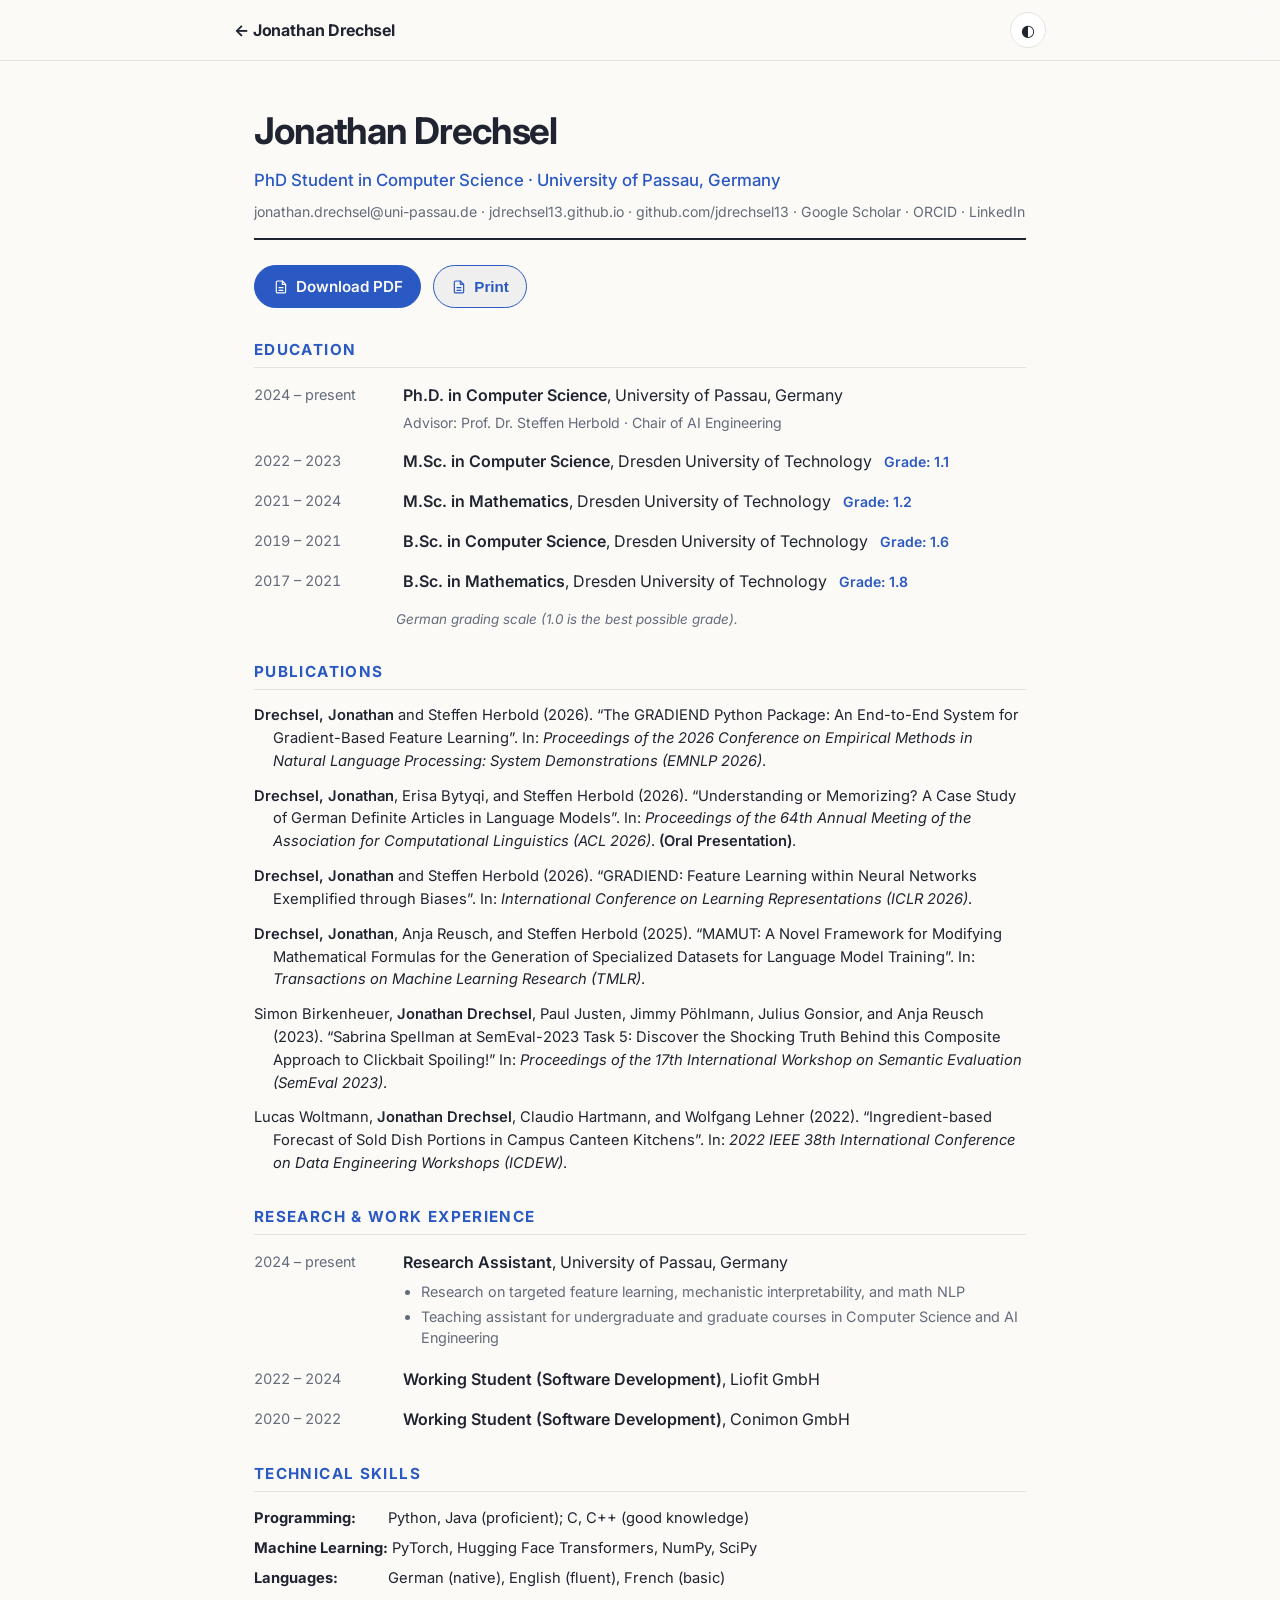
==== commit 0a149c40: "Update monogram icon to full-span D, promote LinkedIn to hero, monochrome HF icon, drop awards, and " ====
--- a/cv.html
+++ b/cv.html
@@ -108,7 +108,7 @@
           <strong>Research Assistant</strong>, University of Passau, Germany
           <ul class="cv-bullets">
             <li>Research on targeted feature learning, mechanistic interpretability, and math NLP</li>
-            <li>Teaching assistant for undergraduate and graduate computer science courses</li>
+            <li>Teaching assistant for undergraduate and graduate courses in Computer Science and AI Engineering</li>
           </ul>
         </div>
       </div>
@@ -122,17 +122,6 @@
         <span class="cv-date">2020 – 2022</span>
         <div class="cv-content">
           <strong>Working Student (Software Development)</strong>, Conimon GmbH
-        </div>
-      </div>
-    </section>
-
-    <section class="cv-sec">
-      <h2>Honors &amp; Scholarships</h2>
-      <div class="cv-row">
-        <span class="cv-date">2022 – 2023</span>
-        <div class="cv-content">
-          <strong>Deutschlandstipendium</strong> (Germany Scholarship)
-          <div class="cv-sub">National scholarship awarded for outstanding academic achievement</div>
         </div>
       </div>
     </section>
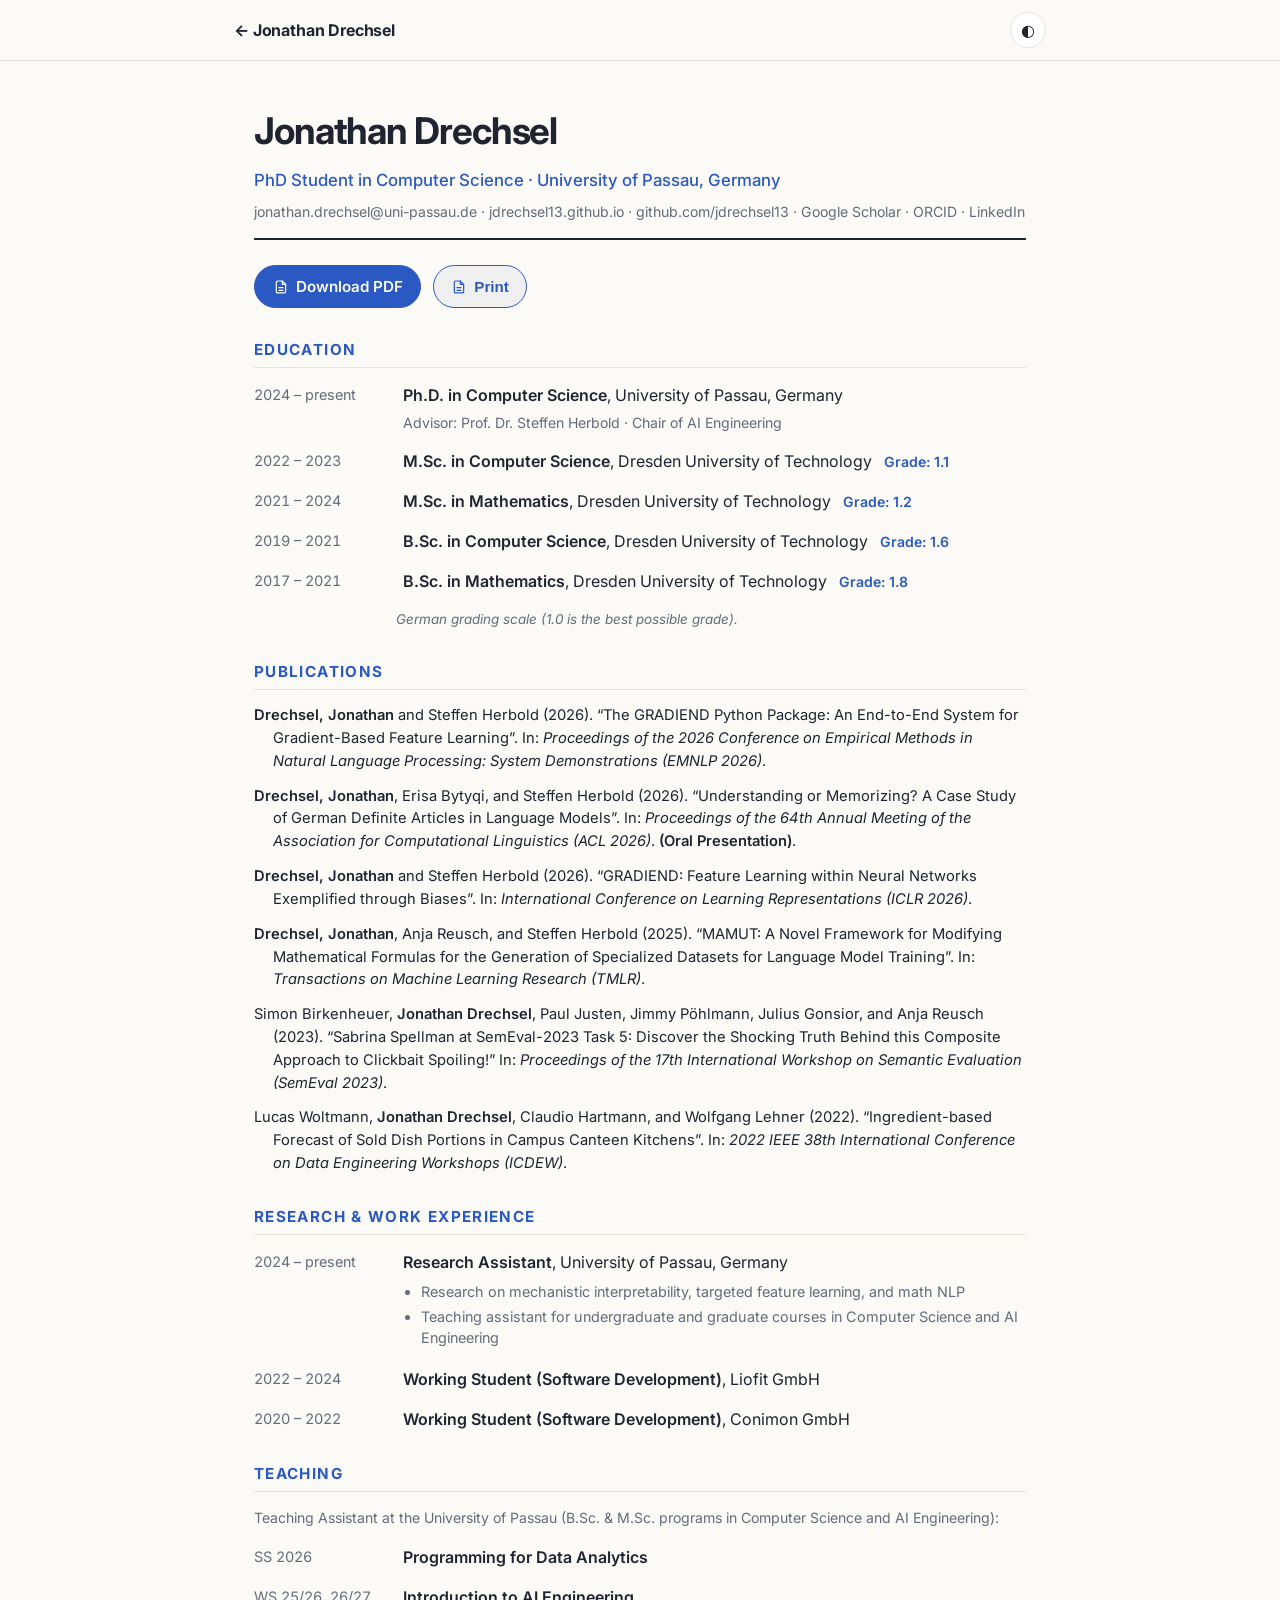
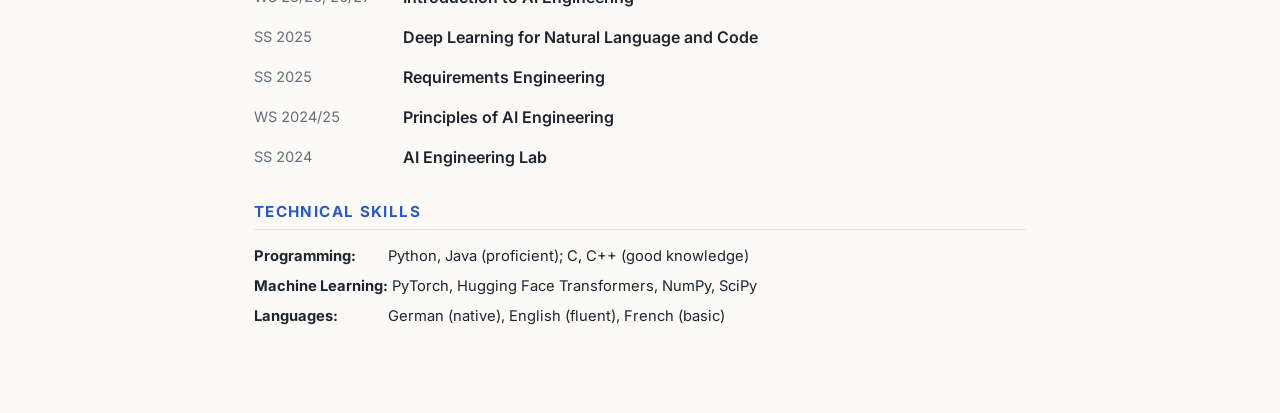
==== commit 0a46258e: "feat: refine favicon, update research interests to (Math) NLP, add teaching to CV, and add arXiv ico" ====
--- a/cv.html
+++ b/cv.html
@@ -107,7 +107,7 @@
         <div class="cv-content">
           <strong>Research Assistant</strong>, University of Passau, Germany
           <ul class="cv-bullets">
-            <li>Research on targeted feature learning, mechanistic interpretability, and math NLP</li>
+            <li>Research on mechanistic interpretability, targeted feature learning, and math NLP</li>
             <li>Teaching assistant for undergraduate and graduate courses in Computer Science and AI Engineering</li>
           </ul>
         </div>
@@ -127,6 +127,35 @@
     </section>
 
     <section class="cv-sec">
+      <h2>Teaching</h2>
+      <p class="cv-sub" style="margin-bottom: 0.9rem;">Teaching Assistant at the University of Passau (B.Sc. &amp; M.Sc. programs in Computer Science and AI Engineering):</p>
+      <div class="cv-row">
+        <span class="cv-date">SS 2026</span>
+        <div class="cv-content"><strong>Programming for Data Analytics</strong></div>
+      </div>
+      <div class="cv-row">
+        <span class="cv-date">WS 25/26, 26/27</span>
+        <div class="cv-content"><strong>Introduction to AI Engineering</strong></div>
+      </div>
+      <div class="cv-row">
+        <span class="cv-date">SS 2025</span>
+        <div class="cv-content"><strong>Deep Learning for Natural Language and Code</strong></div>
+      </div>
+      <div class="cv-row">
+        <span class="cv-date">SS 2025</span>
+        <div class="cv-content"><strong>Requirements Engineering</strong></div>
+      </div>
+      <div class="cv-row">
+        <span class="cv-date">WS 2024/25</span>
+        <div class="cv-content"><strong>Principles of AI Engineering</strong></div>
+      </div>
+      <div class="cv-row">
+        <span class="cv-date">SS 2024</span>
+        <div class="cv-content"><strong>AI Engineering Lab</strong></div>
+      </div>
+    </section>
+
+    <section class="cv-sec">
       <h2>Technical Skills</h2>
       <div class="cv-skills">
         <div class="cv-skill-line"><strong>Programming:</strong> Python, Java (proficient); C, C++ (good knowledge)</div>
